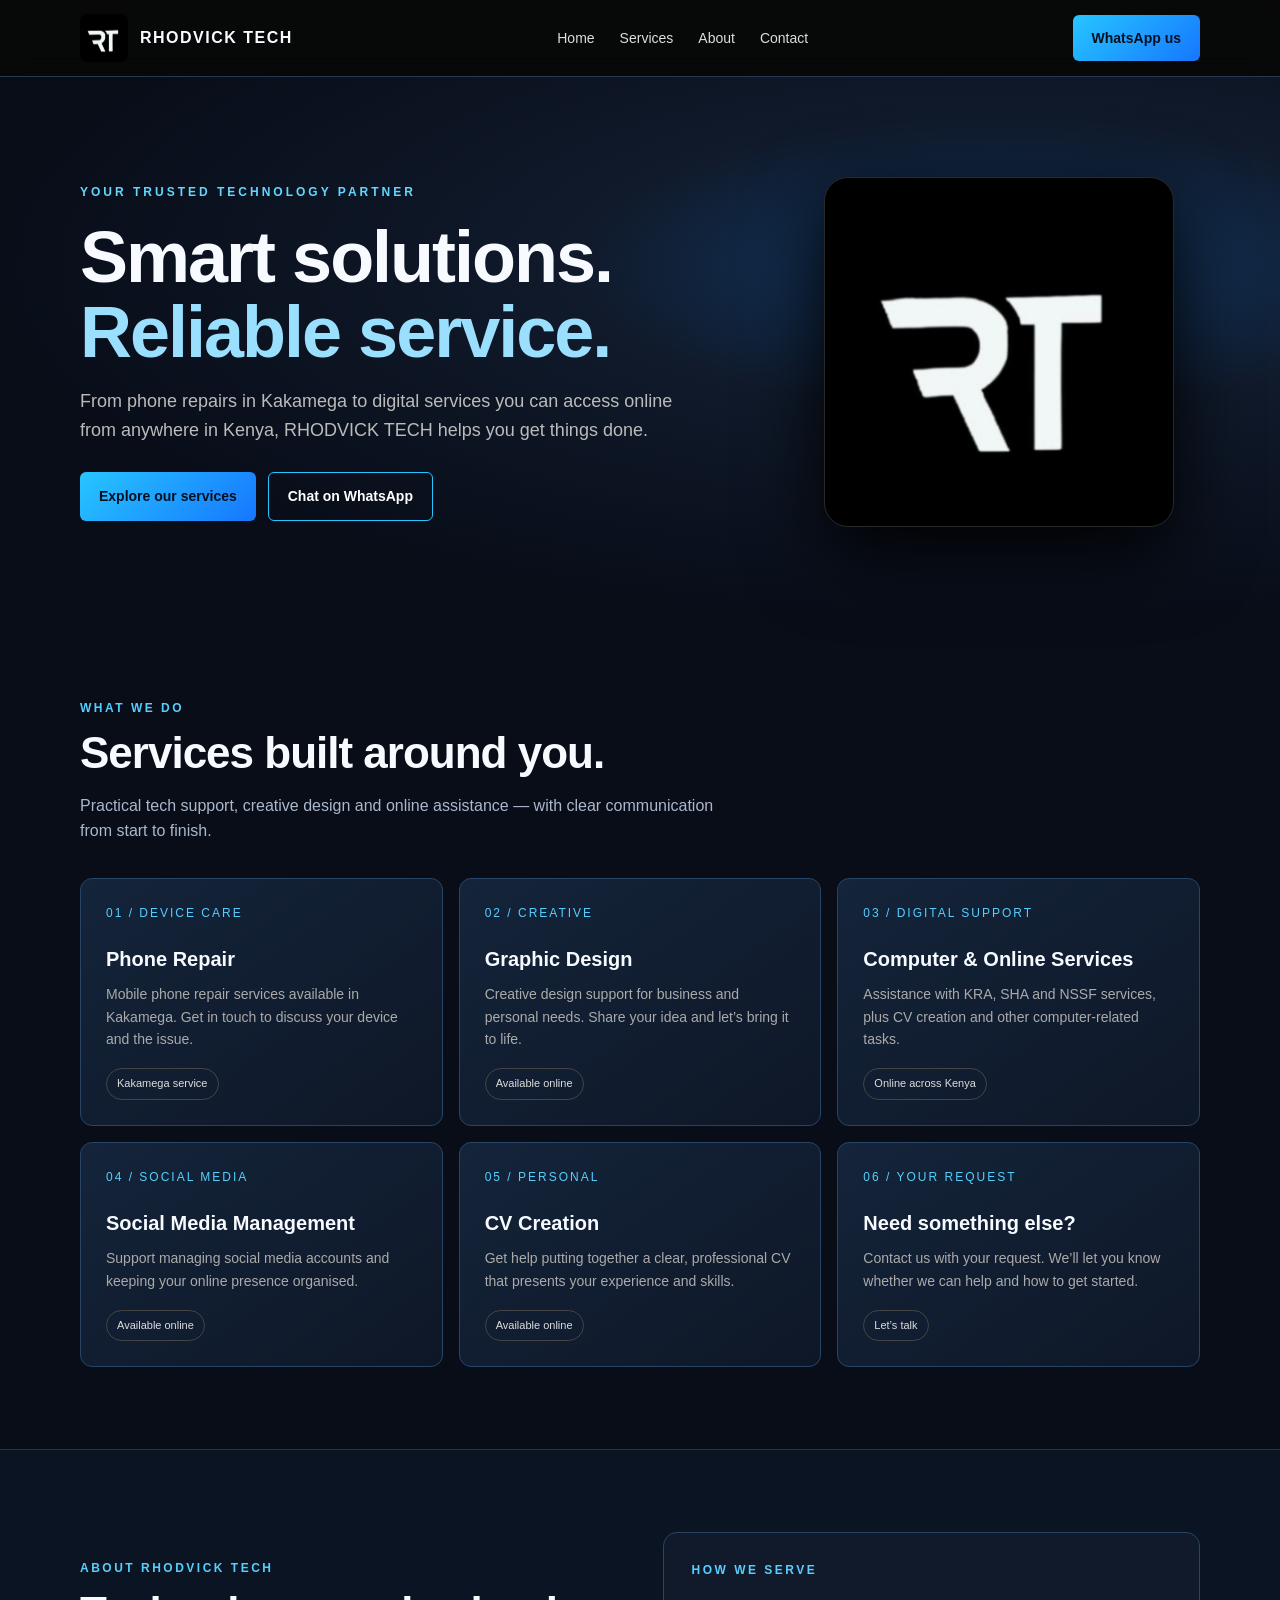
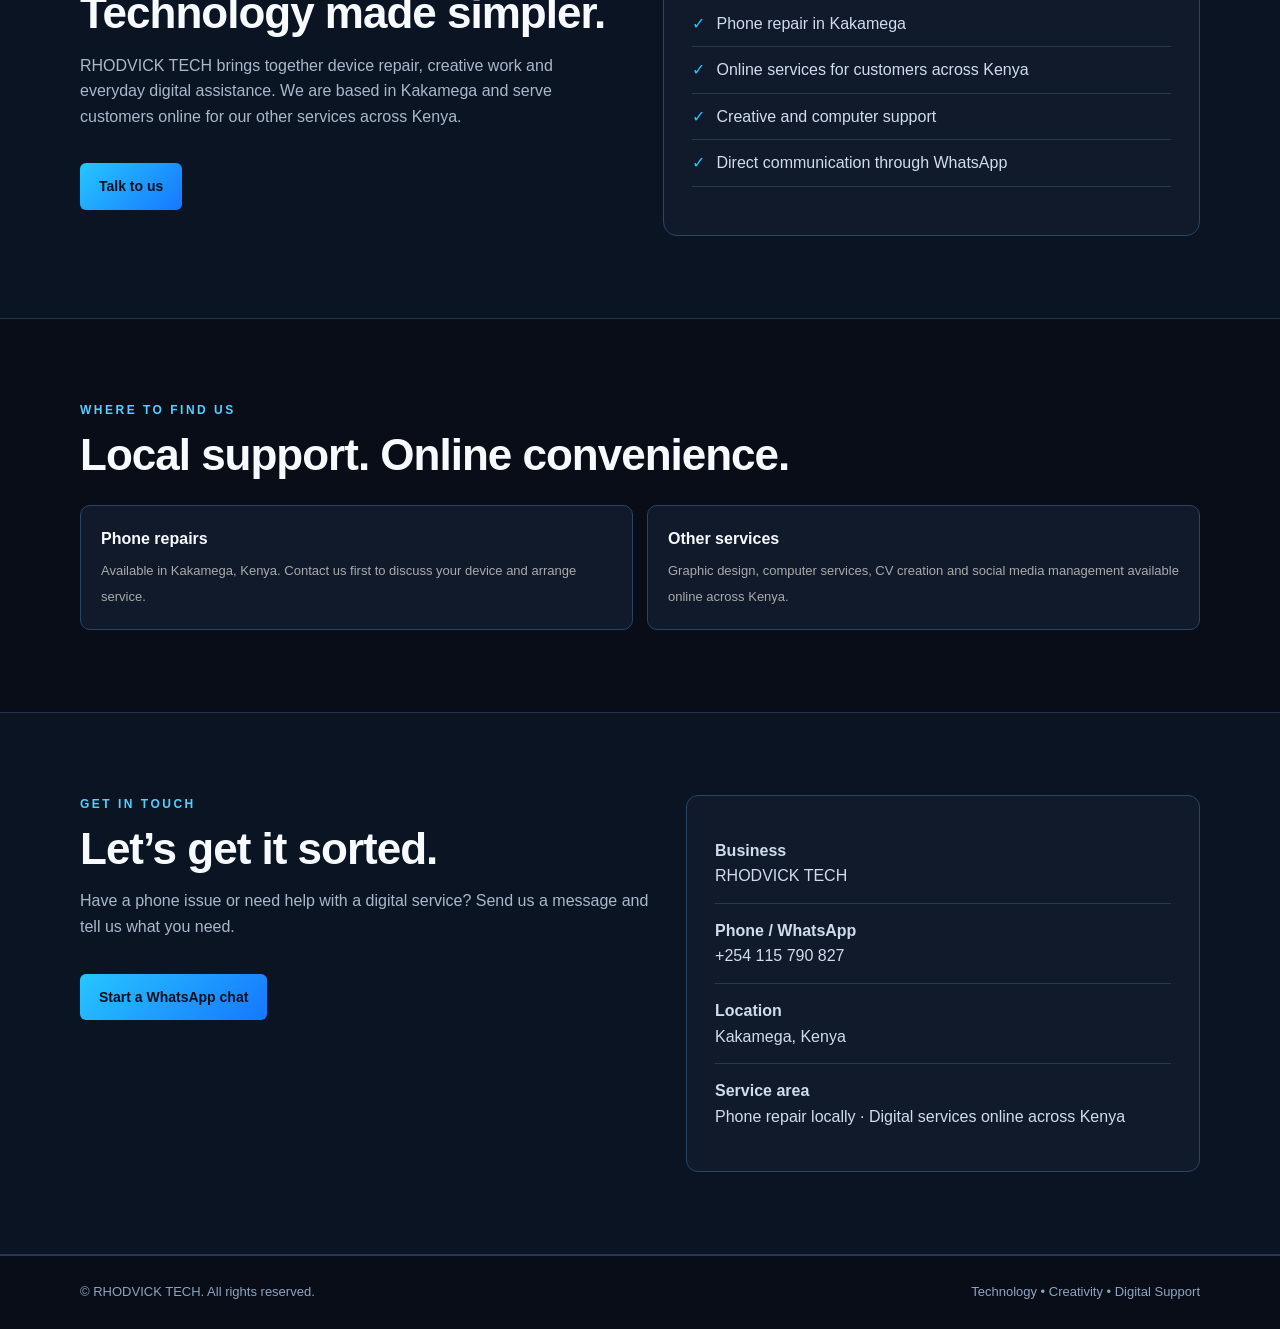
==== index.html @ 63b5f56a "Add files via upload" ====
<!DOCTYPE html>
<html lang="en">
<head>
<meta charset="UTF-8">
<meta name="viewport" content="width=device-width, initial-scale=1.0">
<meta name="theme-color" content="#080808">
<meta name="description" content="RHODVICK TECH — phone repair in Kakamega, graphic design, computer services and social media management online across Kenya.">
<title>RHODVICK TECH | Technology Made Simple</title>
<link rel="icon" type="image/jpeg" href="assets/logo.jpg">
<link rel="stylesheet" href="styles.css">
</head>
<body>
<header>
  <div class="wrap nav" id="nav">
    <a class="brand" href="#home"><img src="assets/logo.jpg" alt="RHODVICK TECH RT logo"><span>RHODVICK TECH</span></a>
    <nav>
      <a href="#home">Home</a><a href="#services">Services</a><a href="#about">About</a><a href="#contact">Contact</a>
    </nav>
    <a class="btn" href="https://wa.me/254115790827?text=Hello%20RHODVICK%20TECH%2C%20I%27d%20like%20to%20make%20an%20enquiry.">WhatsApp us</a>
    <button class="menu" aria-label="Open menu" onclick="document.getElementById('nav').classList.toggle('open')">☰</button>
  </div>
</header>
<main>
<section class="hero" id="home"><div class="wrap hero-grid">
  <div><div class="eyebrow">Your trusted technology partner</div>
    <h1>Smart solutions.<br><span>Reliable service.</span></h1>
    <p class="lead">From phone repairs in Kakamega to digital services you can access online from anywhere in Kenya, RHODVICK TECH helps you get things done.</p>
    <div class="actions"><a class="btn" href="#services">Explore our services</a><a class="btn outline" href="https://wa.me/254115790827?text=Hello%20RHODVICK%20TECH">Chat on WhatsApp</a></div>
  </div>
  <div class="hero-mark"><img src="assets/logo.jpg" alt="RHODVICK TECH RT logo"></div>
</div></section>

<section class="section" id="services"><div class="wrap">
  <div class="kicker">What we do</div><h2>Services built around you.</h2>
  <p class="sub">Practical tech support, creative design and online assistance — with clear communication from start to finish.</p>
  <div class="cards">
    <article class="card"><div class="num">01 / DEVICE CARE</div><h3>Phone Repair</h3><p>Mobile phone repair services available in Kakamega. Get in touch to discuss your device and the issue.</p><span class="pill">Kakamega service</span></article>
    <article class="card"><div class="num">02 / CREATIVE</div><h3>Graphic Design</h3><p>Creative design support for business and personal needs. Share your idea and let’s bring it to life.</p><span class="pill">Available online</span></article>
    <article class="card"><div class="num">03 / DIGITAL SUPPORT</div><h3>Computer & Online Services</h3><p>Assistance with KRA, SHA and NSSF services, plus CV creation and other computer-related tasks.</p><span class="pill">Online across Kenya</span></article>
    <article class="card"><div class="num">04 / SOCIAL MEDIA</div><h3>Social Media Management</h3><p>Support managing social media accounts and keeping your online presence organised.</p><span class="pill">Available online</span></article>
    <article class="card"><div class="num">05 / PERSONAL</div><h3>CV Creation</h3><p>Get help putting together a clear, professional CV that presents your experience and skills.</p><span class="pill">Available online</span></article>
    <article class="card"><div class="num">06 / YOUR REQUEST</div><h3>Need something else?</h3><p>Contact us with your request. We’ll let you know whether we can help and how to get started.</p><span class="pill">Let’s talk</span></article>
  </div>
</div></section>

<section class="section alt" id="about"><div class="wrap split">
  <div><div class="kicker">About RHODVICK TECH</div><h2>Technology made simpler.</h2>
    <p class="sub">RHODVICK TECH brings together device repair, creative work and everyday digital assistance. We are based in Kakamega and serve customers online for our other services across Kenya.</p>
    <a class="btn" href="https://wa.me/254115790827?text=Hello%20RHODVICK%20TECH%2C%20I%27d%20like%20to%20know%20more.">Talk to us</a>
  </div>
  <div class="panel"><div class="kicker">How we serve</div><ul class="checks"><li>Phone repair in Kakamega</li><li>Online services for customers across Kenya</li><li>Creative and computer support</li><li>Direct communication through WhatsApp</li></ul></div>
</div></section>

<section class="section"><div class="wrap">
  <div class="kicker">Where to find us</div><h2>Local support. Online convenience.</h2>
  <div class="location-box">
    <div><strong>Phone repairs</strong><span>Available in Kakamega, Kenya. Contact us first to discuss your device and arrange service.</span></div>
    <div><strong>Other services</strong><span>Graphic design, computer services, CV creation and social media management available online across Kenya.</span></div>
  </div>
</div></section>

<section class="section alt" id="contact"><div class="wrap contact">
  <div><div class="kicker">Get in touch</div><h2>Let’s get it sorted.</h2><p class="sub">Have a phone issue or need help with a digital service? Send us a message and tell us what you need.</p>
    <a class="btn" href="https://wa.me/254115790827?text=Hello%20RHODVICK%20TECH%2C%20I%20need%20help%20with...">Start a WhatsApp chat</a>
  </div>
  <div class="contact-card">
    <div class="contact-line"><strong>Business</strong><br>RHODVICK TECH</div>
    <div class="contact-line"><strong>Phone / WhatsApp</strong><br><a href="tel:+254115790827">+254 115 790 827</a></div>
    <div class="contact-line"><strong>Location</strong><br>Kakamega, Kenya</div>
    <div class="contact-line"><strong>Service area</strong><br>Phone repair locally · Digital services online across Kenya</div>
  </div>
</div></section>
</main>
<footer><div class="wrap foot"><span>© <span id="year"></span> RHODVICK TECH. All rights reserved.</span><span>Technology • Creativity • Digital Support</span></div></footer>
<script src="script.js" defer></script>
</body></html>
---- styles.css ----
:root{--bg:#080d18;--panel:#101a2b;--panel2:#14233a;--white:#f7faff;--muted:#aab8cc;--line:#263852;--accent:#27c5ff;--blue:#1677ff}
*{box-sizing:border-box}html{scroll-behavior:smooth}body{margin:0;background:var(--bg);color:var(--white);font-family:Arial,Helvetica,sans-serif;line-height:1.6}
a{color:inherit;text-decoration:none}.wrap{width:min(1120px,92%);margin:auto}
header{position:sticky;top:0;z-index:10;background:rgba(8,8,8,.92);backdrop-filter:blur(12px);border-bottom:1px solid var(--line)}
.nav{height:76px;display:flex;align-items:center;justify-content:space-between;gap:20px}
.brand{display:flex;align-items:center;gap:12px;font-weight:800;letter-spacing:1.5px}.brand img{width:48px;height:48px;object-fit:contain;background:#000;border-radius:8px;animation:brandPulse 3.8s ease-in-out infinite;}
nav{display:flex;align-items:center;gap:25px;font-size:14px;color:#ddd}nav a:hover{color:#27c5ff}
.btn{display:inline-flex;align-items:center;justify-content:center;padding:12px 19px;border-radius:6px;background:linear-gradient(135deg,#27c5ff,#1677ff);color:#04101f;font-weight:700;font-size:14px;transition:.2s}
.btn:hover{transform:translateY(-2px);background:#72ddff}.btn.outline{background:transparent;color:#fff;border:1px solid #27c5ff}.btn.outline:hover{background:#27c5ff;color:#04101f}
.menu{display:none;background:none;border:1px solid #444;color:#fff;border-radius:6px;padding:8px 11px;font-size:20px}
.hero{padding:100px 0 90px;background:radial-gradient(ellipse at 78% 35%,#123b68 0%,#101a2b 30%,#080d18 72%)}
.hero-grid{display:grid;grid-template-columns:1.25fr .75fr;align-items:center;gap:50px}
.eyebrow{color:#63d7ff;text-transform:uppercase;letter-spacing:3px;font-size:12px;font-weight:700}
h1{font-size:clamp(42px,6vw,72px);line-height:1.03;letter-spacing:-2px;margin:18px 0}
h1 span{color:#9bdfff}.lead{max-width:620px;color:#bbb;font-size:18px;margin:0 0 28px}
.actions{display:flex;gap:12px;flex-wrap:wrap}.hero-mark{display:flex;justify-content:center;align-items:center}
.hero-mark img{width:min(100%,350px);aspect-ratio:1;object-fit:contain;background:#000;border:1px solid #292929;border-radius:24px;box-shadow:0 25px 80px #000;animation:logoFloat 5s ease-in-out infinite,logoGlow 4s ease-in-out infinite;} 
@keyframes logoFloat{0%,100%{transform:translateY(0) rotate(0deg)}50%{transform:translateY(-10px) rotate(.5deg)}}
@keyframes logoGlow{0%,100%{box-shadow:0 25px 80px rgba(0,0,0,.65),0 0 0 rgba(39,197,255,0)}50%{box-shadow:0 25px 80px rgba(0,0,0,.65),0 0 28px rgba(39,197,255,.28)}}
@keyframes brandPulse{0%,100%{filter:drop-shadow(0 0 0 rgba(39,197,255,0))}50%{filter:drop-shadow(0 0 8px rgba(39,197,255,.42))}}
@media(prefers-reduced-motion:reduce){.brand img,.hero-mark img{animation:none!important}}
.section{padding:82px 0}.section.alt{background:#0b1423;border-top:1px solid #203650;border-bottom:1px solid #203650}
.kicker{color:#56cfff;text-transform:uppercase;letter-spacing:2.5px;font-size:12px;font-weight:700}
h2{font-size:clamp(30px,4vw,44px);line-height:1.15;margin:10px 0 14px;letter-spacing:-1px}
.sub{color:var(--muted);max-width:650px;margin:0 0 34px}
.cards{display:grid;grid-template-columns:repeat(3,1fr);gap:16px}
.card{background:linear-gradient(145deg,#14243a,#0e1727);border:1px solid #294566;border-radius:12px;padding:25px;min-height:220px}
.card .num{font-size:12px;color:#56cfff;letter-spacing:2px}.card h3{font-size:20px;margin:20px 0 8px}.card p{color:#aaa;font-size:14px;margin:0}
.pill{display:inline-block;margin-top:18px;padding:6px 10px;border:1px solid #444;border-radius:30px;color:#ddd;font-size:11px}
.split{display:grid;grid-template-columns:1fr 1fr;gap:45px;align-items:center}
.panel{border:1px solid #294566;border-radius:14px;padding:28px;background:#101a2b}
.checks{list-style:none;padding:0;margin:20px 0}.checks li{padding:10px 0;border-bottom:1px solid #263852;color:#d0dced}.checks li:before{content:"✓";color:#27c5ff;margin-right:12px}
.location-box{display:grid;grid-template-columns:1fr 1fr;gap:14px;margin-top:24px}
.location-box div{padding:20px;border:1px solid #294566;border-radius:10px;background:#101a2b}.location-box strong{display:block;margin-bottom:6px}.location-box span{font-size:13px;color:#aaa}
.contact{display:grid;grid-template-columns:1fr .9fr;gap:35px;align-items:start}
.contact-card{padding:28px;background:#101a2b;border:1px solid #294566;border-radius:12px}
.contact-line{padding:14px 0;border-bottom:1px solid #263852;color:#d0dced}.contact-line:last-child{border:0}
footer{padding:26px 0;border-top:1px solid #263852;color:#8fa4bf;font-size:13px}
footer .foot{display:flex;justify-content:space-between;gap:20px;flex-wrap:wrap}
.small{font-size:12px;color:#777}
@media(max-width:800px){.hero-grid,.split,.contact{grid-template-columns:1fr}.hero{padding:70px 0}.hero-mark{order:-1}.hero-mark img{width:190px}.cards{grid-template-columns:1fr 1fr}nav{display:none;position:absolute;top:76px;left:0;right:0;background:#0b1423;padding:20px 4%;border-bottom:1px solid #294566;flex-direction:column;align-items:flex-start}.nav.open nav{display:flex}.menu{display:block}.nav>.btn{display:none}}
@media(max-width:540px){.cards,.location-box{grid-template-columns:1fr}.section{padding:62px 0}.brand{font-size:13px}.brand img{width:42px;height:42px}h1{letter-spacing:-1.5px}}
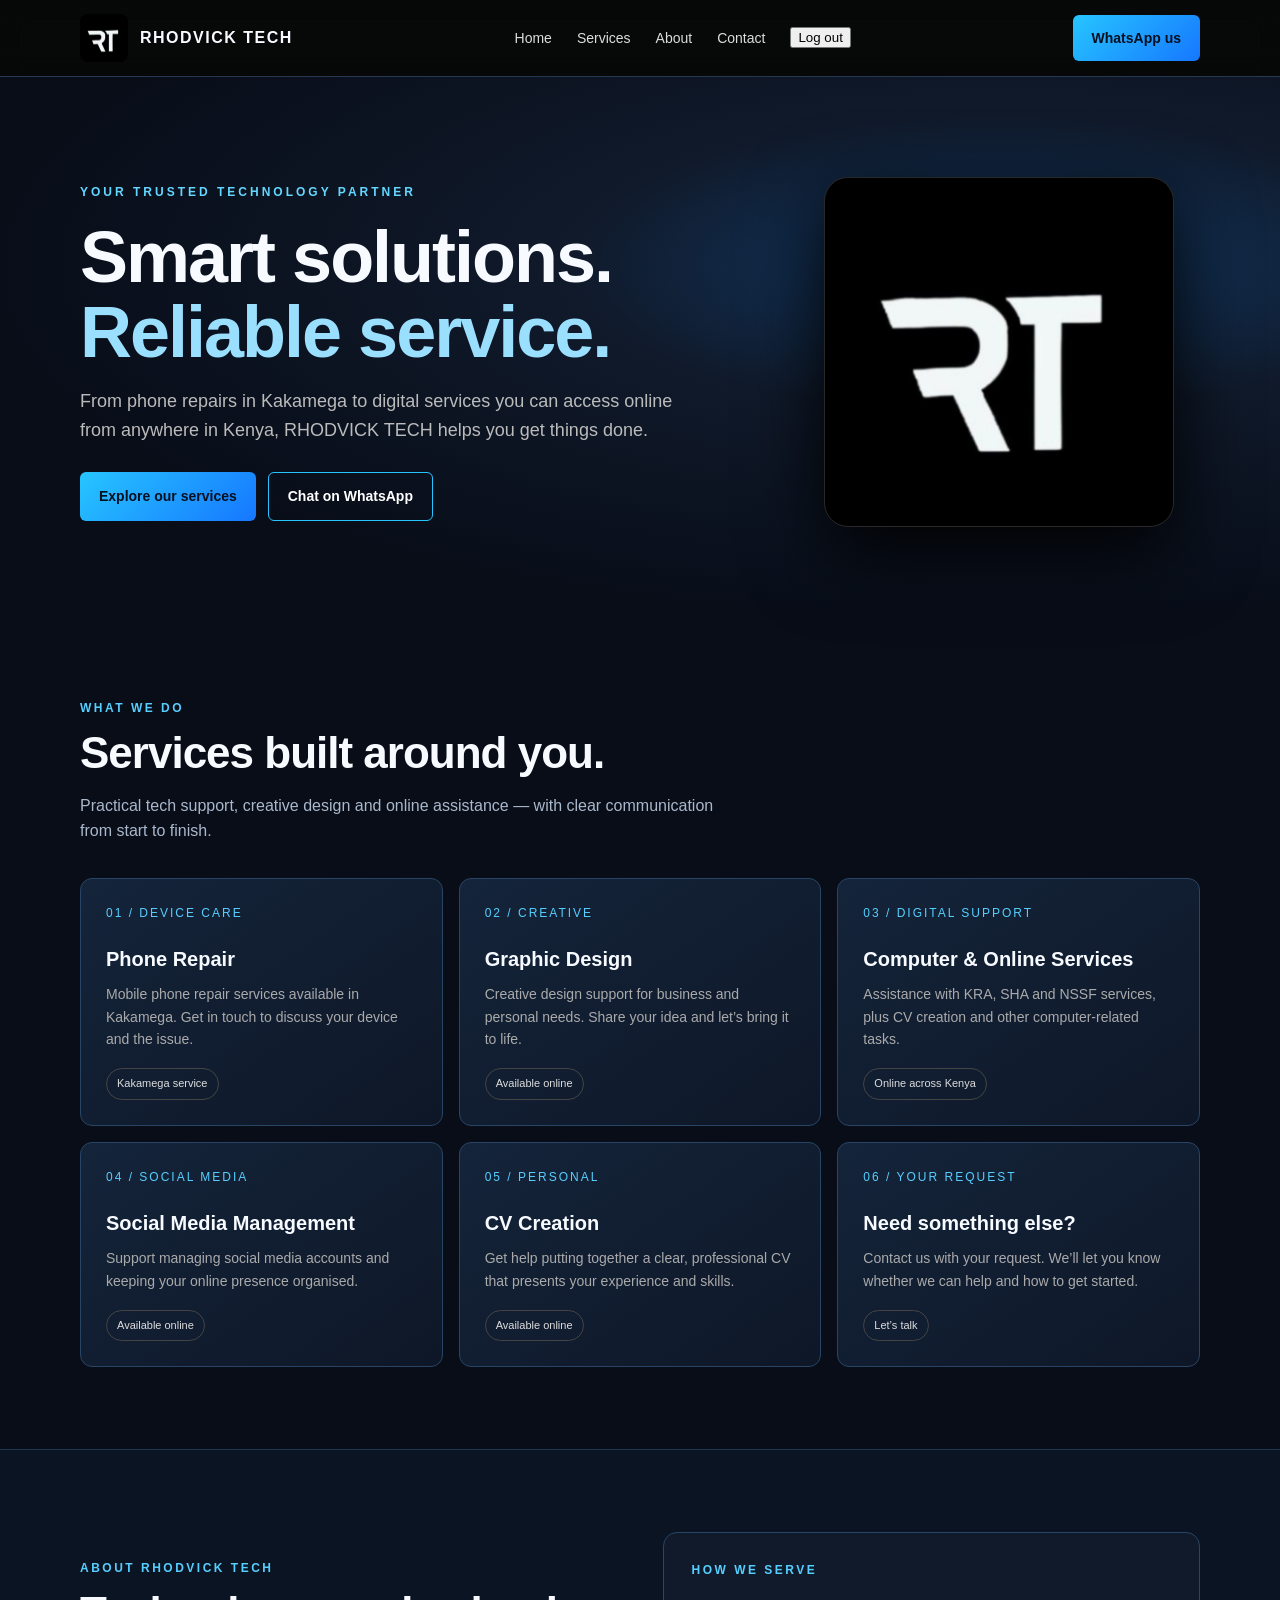
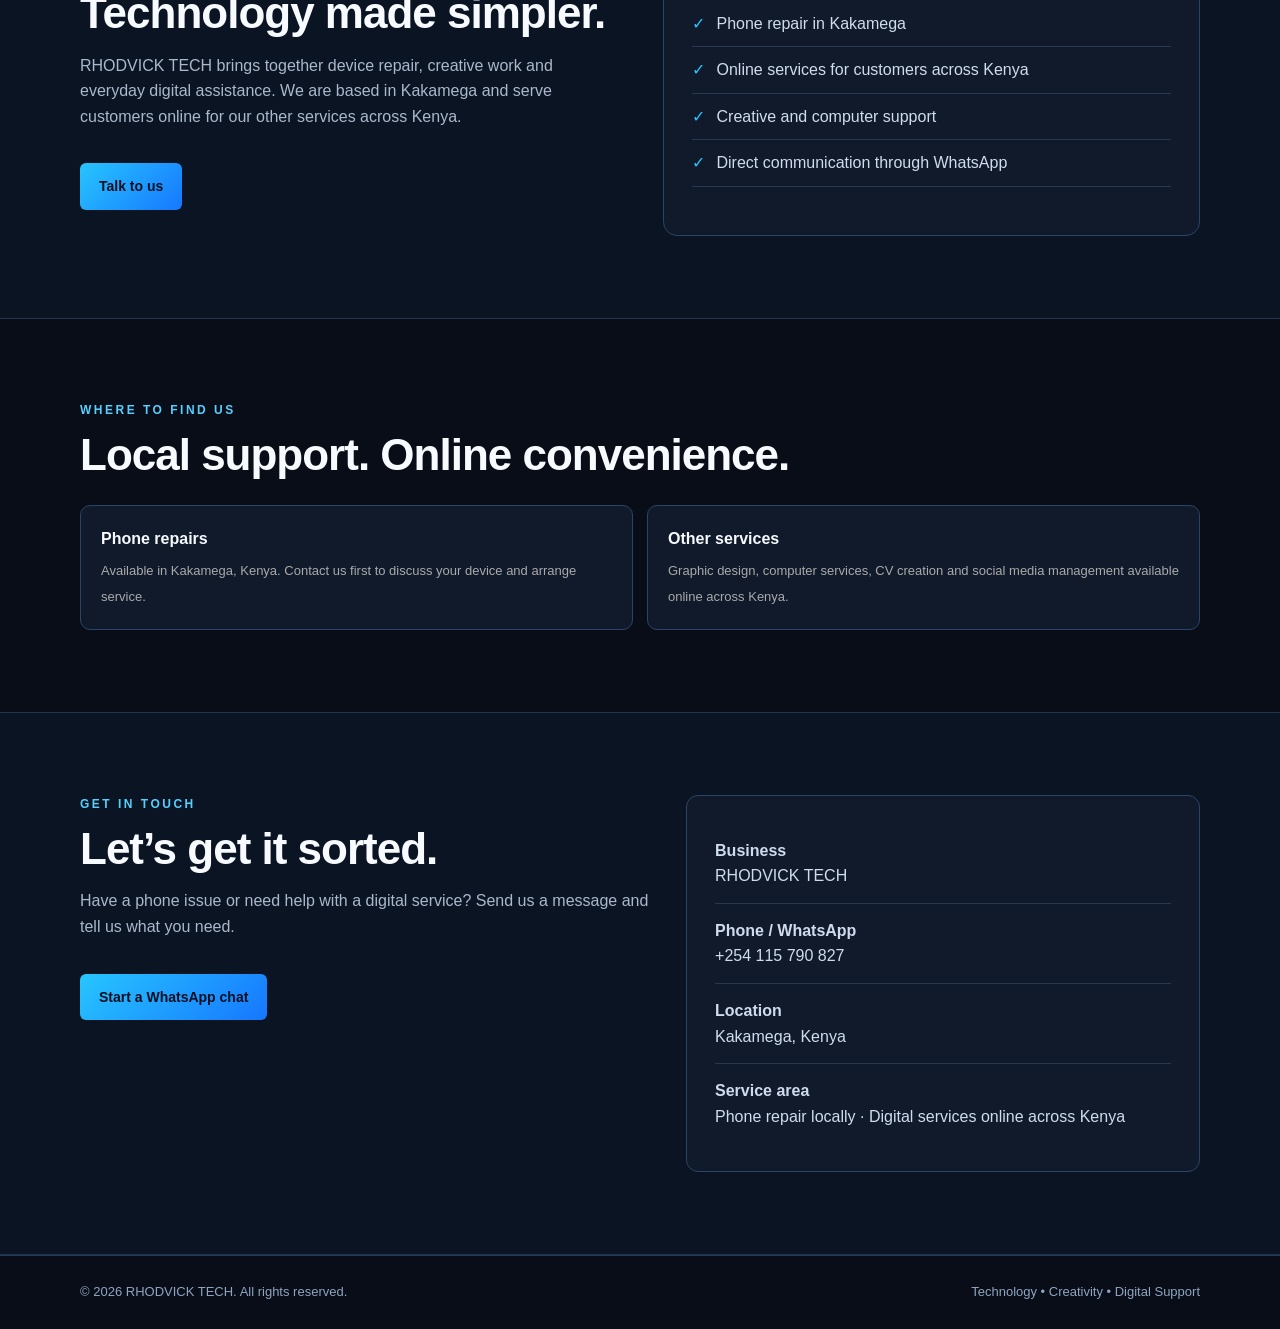
==== commit cbc4e354: "Protect website with mandatory login" ====
--- a/index.html
+++ b/index.html
@@ -8,13 +8,14 @@
 <title>RHODVICK TECH | Technology Made Simple</title>
 <link rel="icon" type="image/jpeg" href="assets/logo.jpg">
 <link rel="stylesheet" href="styles.css">
+<script type="module" src="auth-guard.js"></script>
 </head>
 <body>
 <header>
   <div class="wrap nav" id="nav">
     <a class="brand" href="#home"><img src="assets/logo.jpg" alt="RHODVICK TECH RT logo"><span>RHODVICK TECH</span></a>
     <nav>
-      <a href="#home">Home</a><a href="#services">Services</a><a href="#about">About</a><a href="#contact">Contact</a>
+      <a href="#home">Home</a><a href="#services">Services</a><a href="#about">About</a><a href="#contact">Contact</a><button id="logoutBtn" class="nav-logout" type="button">Log out</button>
     </nav>
     <a class="btn" href="https://wa.me/254115790827?text=Hello%20RHODVICK%20TECH%2C%20I%27d%20like%20to%20make%20an%20enquiry.">WhatsApp us</a>
     <button class="menu" aria-label="Open menu" onclick="document.getElementById('nav').classList.toggle('open')">☰</button>
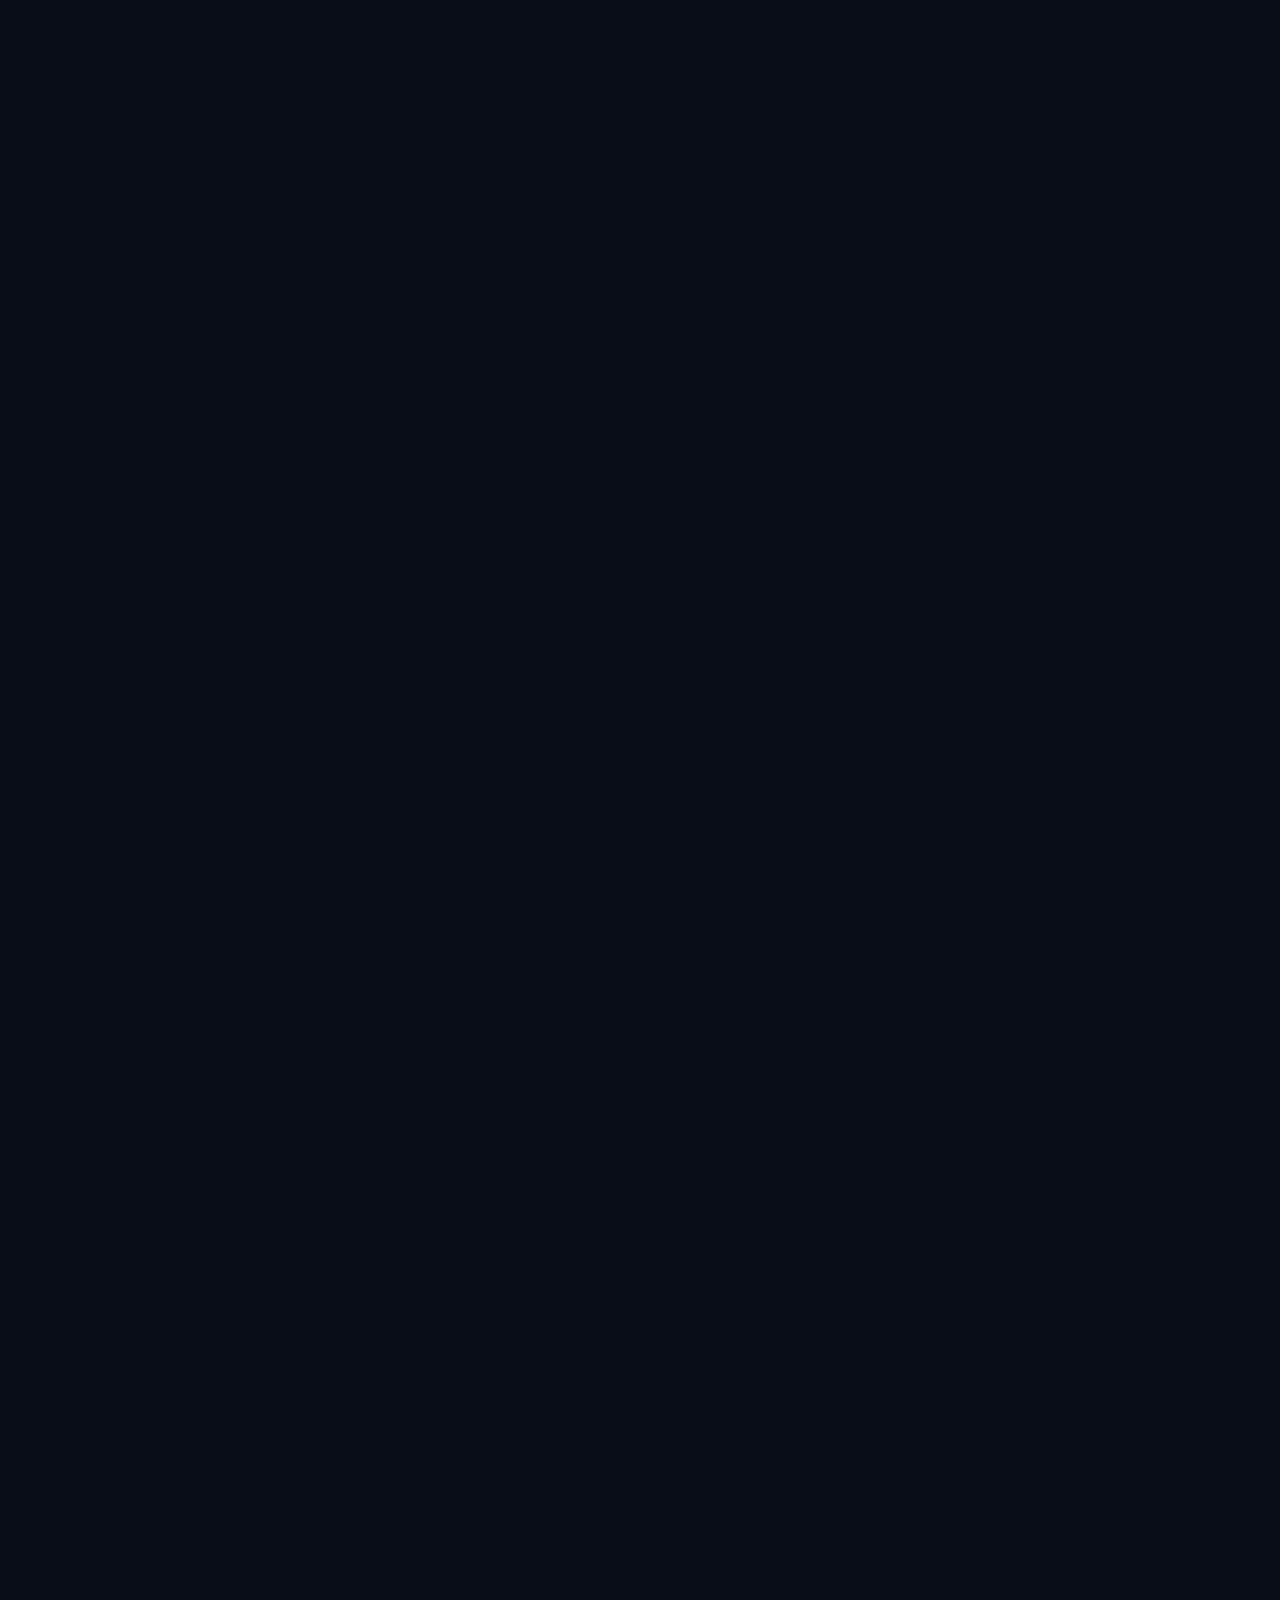
==== commit 8dff146c: "Use new transparent neon logo on main site" ====
--- a/index.html
+++ b/index.html
@@ -6,14 +6,14 @@
 <meta name="theme-color" content="#080808">
 <meta name="description" content="RHODVICK TECH — phone repair in Kakamega, graphic design, computer services and social media management online across Kenya.">
 <title>RHODVICK TECH | Technology Made Simple</title>
-<link rel="icon" type="image/jpeg" href="assets/logo.jpg">
+<link rel="icon" type="image/svg+xml" href="assets/logo.svg">
 <link rel="stylesheet" href="styles.css">
 <script type="module" src="auth-guard.js"></script>
 </head>
 <body>
 <header>
   <div class="wrap nav" id="nav">
-    <a class="brand" href="#home"><img src="assets/logo.jpg" alt="RHODVICK TECH RT logo"><span>RHODVICK TECH</span></a>
+    <a class="brand" href="#home"><img src="assets/logo.svg" alt="RHODVICK TECH RT logo"><span>RHODVICK TECH</span></a>
     <nav>
       <a href="#home">Home</a><a href="#services">Services</a><a href="#about">About</a><a href="#contact">Contact</a><button id="logoutBtn" class="nav-logout" type="button">Log out</button>
     </nav>
@@ -28,7 +28,7 @@
     <p class="lead">From phone repairs in Kakamega to digital services you can access online from anywhere in Kenya, RHODVICK TECH helps you get things done.</p>
     <div class="actions"><a class="btn" href="#services">Explore our services</a><a class="btn outline" href="https://wa.me/254115790827?text=Hello%20RHODVICK%20TECH">Chat on WhatsApp</a></div>
   </div>
-  <div class="hero-mark"><img src="assets/logo.jpg" alt="RHODVICK TECH RT logo"></div>
+  <div class="hero-mark"><img src="assets/logo.svg" alt="RHODVICK TECH RT logo"></div>
 </div></section>
 
 <section class="section" id="services"><div class="wrap">
--- a/styles.css
+++ b/styles.css
@@ -1,35 +1,40 @@
-:root{--bg:#080d18;--panel:#101a2b;--panel2:#14233a;--white:#f7faff;--muted:#aab8cc;--line:#263852;--accent:#27c5ff;--blue:#1677ff}
-*{box-sizing:border-box}html{scroll-behavior:smooth}body{margin:0;background:var(--bg);color:var(--white);font-family:Arial,Helvetica,sans-serif;line-height:1.6}
+:root{--bg:#080d18;--panel:#101a2b;--panel2:#14233a;--white:#f7faff;--muted:#aab8cc;--line:#263852;--accent:#39ff14;--blue:#20c900}
+*{box-sizing:border-box}html{scroll-behavior:smooth;scroll-padding-top:110px}body{margin:0;background:var(--bg);color:var(--white);font-family:Arial,Helvetica,sans-serif;line-height:1.6}
 a{color:inherit;text-decoration:none}.wrap{width:min(1120px,92%);margin:auto}
-header{position:sticky;top:0;z-index:10;background:rgba(8,8,8,.92);backdrop-filter:blur(12px);border-bottom:1px solid var(--line)}
-.nav{height:76px;display:flex;align-items:center;justify-content:space-between;gap:20px}
-.brand{display:flex;align-items:center;gap:12px;font-weight:800;letter-spacing:1.5px}.brand img{width:48px;height:48px;object-fit:contain;background:#000;border-radius:8px;animation:brandPulse 3.8s ease-in-out infinite;}
-nav{display:flex;align-items:center;gap:25px;font-size:14px;color:#ddd}nav a:hover{color:#27c5ff}
-.btn{display:inline-flex;align-items:center;justify-content:center;padding:12px 19px;border-radius:6px;background:linear-gradient(135deg,#27c5ff,#1677ff);color:#04101f;font-weight:700;font-size:14px;transition:.2s}
-.btn:hover{transform:translateY(-2px);background:#72ddff}.btn.outline{background:transparent;color:#fff;border:1px solid #27c5ff}.btn.outline:hover{background:#27c5ff;color:#04101f}
-.menu{display:none;background:none;border:1px solid #444;color:#fff;border-radius:6px;padding:8px 11px;font-size:20px}
-.hero{padding:100px 0 90px;background:radial-gradient(ellipse at 78% 35%,#123b68 0%,#101a2b 30%,#080d18 72%)}
+header{position:fixed;top:14px;left:0;right:0;z-index:100;background:transparent;border:0;pointer-events:none}
+.nav{pointer-events:auto;min-height:76px;display:flex;align-items:center;justify-content:space-between;gap:20px;padding:10px 18px;border:1px solid rgba(255,255,255,.3);border-radius:999px;background:rgba(225,245,239,.12);backdrop-filter:blur(18px) saturate(155%);-webkit-backdrop-filter:blur(18px) saturate(155%);box-shadow:0 12px 38px rgba(0,0,0,.28),inset 0 1px 0 rgba(255,255,255,.2);transition:background .3s,border-color .3s,box-shadow .3s}
+.nav:hover{background:rgba(225,245,239,.16);border-color:rgba(57,255,20,.35);box-shadow:0 14px 42px rgba(0,0,0,.32),0 0 22px rgba(57,255,20,.07),inset 0 1px 0 rgba(255,255,255,.22)}
+.brand{display:flex;align-items:center;gap:10px;font-weight:800;letter-spacing:1.3px;white-space:nowrap}.brand img{width:46px;height:46px;object-fit:contain;background:#000;border-radius:50%;animation:brandPulse 3.8s ease-in-out infinite}
+nav{display:flex;align-items:center;justify-content:center;gap:clamp(12px,2.2vw,30px);font-size:14px;color:#e9f2ec}
+nav a{position:relative;padding:9px 2px;transition:color .25s,text-shadow .25s}
+nav a:after{content:"";position:absolute;left:50%;right:50%;bottom:2px;height:2px;border-radius:3px;background:var(--accent);box-shadow:0 0 10px rgba(57,255,20,.75);transition:left .25s,right .25s}
+nav a:hover,nav a:focus-visible{color:#baffaa;text-shadow:0 0 12px rgba(57,255,20,.35)}
+nav a:hover:after,nav a:focus-visible:after{left:0;right:0}
+.btn{display:inline-flex;align-items:center;justify-content:center;padding:12px 19px;border-radius:999px;background:linear-gradient(135deg,#39ff14,#20c900);color:#071006;font-weight:700;font-size:14px;transition:.2s;white-space:nowrap}
+.btn:hover{transform:translateY(-2px);background:#a0ff8a;box-shadow:0 0 20px rgba(57,255,20,.25)}.btn.outline{background:transparent;color:#fff;border:1px solid #39ff14}.btn.outline:hover{background:#39ff14;color:#071006}
+.menu{display:none;background:rgba(255,255,255,.1);border:1px solid rgba(255,255,255,.3);color:#fff;border-radius:50%;width:42px;height:42px;font-size:20px;cursor:pointer}
+.hero{padding:150px 0 90px;background:radial-gradient(ellipse at 78% 35%,#163d12 0%,#101a2b 30%,#080d18 72%)}
 .hero-grid{display:grid;grid-template-columns:1.25fr .75fr;align-items:center;gap:50px}
-.eyebrow{color:#63d7ff;text-transform:uppercase;letter-spacing:3px;font-size:12px;font-weight:700}
+.eyebrow{color:#8cff65;text-transform:uppercase;letter-spacing:3px;font-size:12px;font-weight:700}
 h1{font-size:clamp(42px,6vw,72px);line-height:1.03;letter-spacing:-2px;margin:18px 0}
-h1 span{color:#9bdfff}.lead{max-width:620px;color:#bbb;font-size:18px;margin:0 0 28px}
+h1 span{color:#b6ff9f}.lead{max-width:620px;color:#bbb;font-size:18px;margin:0 0 28px}
 .actions{display:flex;gap:12px;flex-wrap:wrap}.hero-mark{display:flex;justify-content:center;align-items:center}
-.hero-mark img{width:min(100%,350px);aspect-ratio:1;object-fit:contain;background:#000;border:1px solid #292929;border-radius:24px;box-shadow:0 25px 80px #000;animation:logoFloat 5s ease-in-out infinite,logoGlow 4s ease-in-out infinite;} 
+.hero-mark img{width:min(100%,350px);aspect-ratio:1;object-fit:contain;background:#000;border:1px solid #292929;border-radius:24px;box-shadow:0 25px 80px #000;animation:logoFloat 5s ease-in-out infinite,logoGlow 4s ease-in-out infinite}
 @keyframes logoFloat{0%,100%{transform:translateY(0) rotate(0deg)}50%{transform:translateY(-10px) rotate(.5deg)}}
-@keyframes logoGlow{0%,100%{box-shadow:0 25px 80px rgba(0,0,0,.65),0 0 0 rgba(39,197,255,0)}50%{box-shadow:0 25px 80px rgba(0,0,0,.65),0 0 28px rgba(39,197,255,.28)}}
-@keyframes brandPulse{0%,100%{filter:drop-shadow(0 0 0 rgba(39,197,255,0))}50%{filter:drop-shadow(0 0 8px rgba(39,197,255,.42))}}
-@media(prefers-reduced-motion:reduce){.brand img,.hero-mark img{animation:none!important}}
+@keyframes logoGlow{0%,100%{box-shadow:0 25px 80px rgba(0,0,0,.65),0 0 0 rgba(57,255,20,0)}50%{box-shadow:0 25px 80px rgba(0,0,0,.65),0 0 28px rgba(57,255,20,.28)}}
+@keyframes brandPulse{0%,100%{filter:drop-shadow(0 0 0 rgba(57,255,20,0))}50%{filter:drop-shadow(0 0 8px rgba(57,255,20,.42))}}
+@media(prefers-reduced-motion:reduce){.brand img,.hero-mark img{animation:none!important}*,*:before,*:after{scroll-behavior:auto!important;transition:none!important}}
 .section{padding:82px 0}.section.alt{background:#0b1423;border-top:1px solid #203650;border-bottom:1px solid #203650}
-.kicker{color:#56cfff;text-transform:uppercase;letter-spacing:2.5px;font-size:12px;font-weight:700}
+.kicker{color:#7dff57;text-transform:uppercase;letter-spacing:2.5px;font-size:12px;font-weight:700}
 h2{font-size:clamp(30px,4vw,44px);line-height:1.15;margin:10px 0 14px;letter-spacing:-1px}
 .sub{color:var(--muted);max-width:650px;margin:0 0 34px}
 .cards{display:grid;grid-template-columns:repeat(3,1fr);gap:16px}
 .card{background:linear-gradient(145deg,#14243a,#0e1727);border:1px solid #294566;border-radius:12px;padding:25px;min-height:220px}
-.card .num{font-size:12px;color:#56cfff;letter-spacing:2px}.card h3{font-size:20px;margin:20px 0 8px}.card p{color:#aaa;font-size:14px;margin:0}
+.card .num{font-size:12px;color:#7dff57;letter-spacing:2px}.card h3{font-size:20px;margin:20px 0 8px}.card p{color:#aaa;font-size:14px;margin:0}
 .pill{display:inline-block;margin-top:18px;padding:6px 10px;border:1px solid #444;border-radius:30px;color:#ddd;font-size:11px}
 .split{display:grid;grid-template-columns:1fr 1fr;gap:45px;align-items:center}
 .panel{border:1px solid #294566;border-radius:14px;padding:28px;background:#101a2b}
-.checks{list-style:none;padding:0;margin:20px 0}.checks li{padding:10px 0;border-bottom:1px solid #263852;color:#d0dced}.checks li:before{content:"✓";color:#27c5ff;margin-right:12px}
+.checks{list-style:none;padding:0;margin:20px 0}.checks li{padding:10px 0;border-bottom:1px solid #263852;color:#d0dced}.checks li:before{content:"✓";color:#39ff14;margin-right:12px}
 .location-box{display:grid;grid-template-columns:1fr 1fr;gap:14px;margin-top:24px}
 .location-box div{padding:20px;border:1px solid #294566;border-radius:10px;background:#101a2b}.location-box strong{display:block;margin-bottom:6px}.location-box span{font-size:13px;color:#aaa}
 .contact{display:grid;grid-template-columns:1fr .9fr;gap:35px;align-items:start}
@@ -38,5 +43,10 @@
 footer{padding:26px 0;border-top:1px solid #263852;color:#8fa4bf;font-size:13px}
 footer .foot{display:flex;justify-content:space-between;gap:20px;flex-wrap:wrap}
 .small{font-size:12px;color:#777}
-@media(max-width:800px){.hero-grid,.split,.contact{grid-template-columns:1fr}.hero{padding:70px 0}.hero-mark{order:-1}.hero-mark img{width:190px}.cards{grid-template-columns:1fr 1fr}nav{display:none;position:absolute;top:76px;left:0;right:0;background:#0b1423;padding:20px 4%;border-bottom:1px solid #294566;flex-direction:column;align-items:flex-start}.nav.open nav{display:flex}.menu{display:block}.nav>.btn{display:none}}
-@media(max-width:540px){.cards,.location-box{grid-template-columns:1fr}.section{padding:62px 0}.brand{font-size:13px}.brand img{width:42px;height:42px}h1{letter-spacing:-1.5px}}
+@media(max-width:900px){.nav{gap:12px;padding:9px 13px}.brand{font-size:12px;letter-spacing:.8px}.brand img{width:40px;height:40px}nav{gap:13px;font-size:13px}.nav>.btn{padding:10px 13px;font-size:12px}}
+@media(max-width:700px){header{top:10px}.nav{min-height:64px;border-radius:22px;padding:9px 12px}.menu{display:block;order:3}.nav>.btn{display:none}.brand{font-size:13px}.brand img{width:40px;height:40px}nav{display:none;position:absolute;top:calc(100% + 10px);left:4%;right:4%;padding:16px;background:rgba(13,27,34,.88);border:1px solid rgba(255,255,255,.25);border-radius:22px;backdrop-filter:blur(20px);-webkit-backdrop-filter:blur(20px);box-shadow:0 16px 40px rgba(0,0,0,.4);flex-direction:column;align-items:stretch;gap:4px}nav a{padding:10px 12px}nav a:after{display:none}.nav.open nav{display:flex}.nav-logout{margin:5px 8px;text-align:left}.hero-grid,.split,.contact{grid-template-columns:1fr}.hero{padding:112px 0 70px}.hero-mark{order:-1}.hero-mark img{width:190px}.cards{grid-template-columns:1fr 1fr}}
+@media(max-width:540px){.cards,.location-box{grid-template-columns:1fr}.section{padding:62px 0}.brand{font-size:12px}h1{letter-spacing:-1.5px}}
+/* Authentication gate: keep protected page hidden until Firebase confirms a session. */
+html:not(.authenticated) body{visibility:hidden}
+.nav-logout{background:rgba(255,255,255,.08);border:1px solid rgba(57,255,20,.7);color:#c7ffbb;border-radius:999px;padding:8px 13px;font:inherit;font-size:13px;cursor:pointer;transition:.2s}
+.nav-logout:hover{background:#39ff14;color:#071006;box-shadow:0 0 15px rgba(57,255,20,.25)}
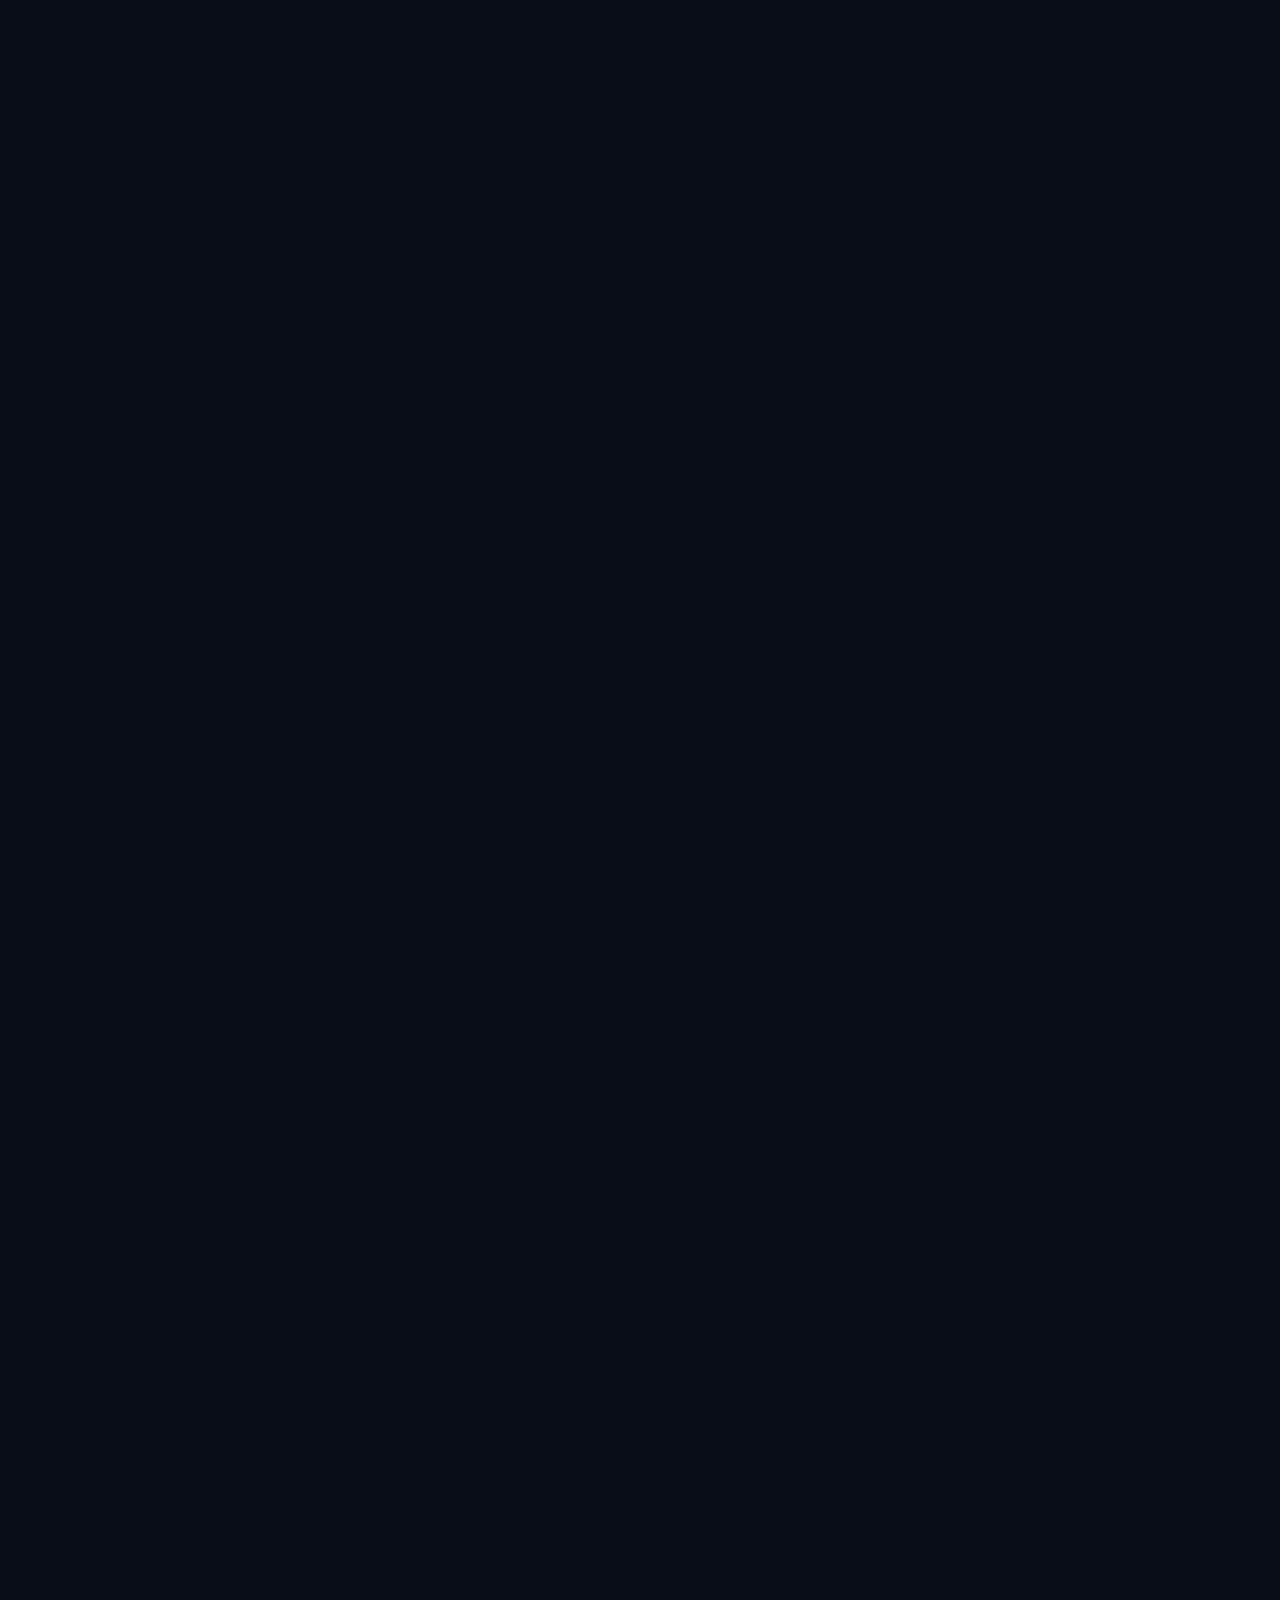
==== commit 5e0fb52d: "Add online services and public price list" ====
--- a/index.html
+++ b/index.html
@@ -6,14 +6,14 @@
 <meta name="theme-color" content="#080808">
 <meta name="description" content="RHODVICK TECH — phone repair in Kakamega, graphic design, computer services and social media management online across Kenya.">
 <title>RHODVICK TECH | Technology Made Simple</title>
-<link rel="icon" type="image/svg+xml" href="assets/logo.svg">
+<link rel="icon" type="image/jpeg" href="assets/logo.jpg">
 <link rel="stylesheet" href="styles.css">
 <script type="module" src="auth-guard.js"></script>
 </head>
 <body>
 <header>
   <div class="wrap nav" id="nav">
-    <a class="brand" href="#home"><img src="assets/logo.svg" alt="RHODVICK TECH RT logo"><span>RHODVICK TECH</span></a>
+    <a class="brand" href="#home"><img src="assets/logo.jpg" alt="RHODVICK TECH RT logo"><span>RHODVICK TECH</span></a>
     <nav>
       <a href="#home">Home</a><a href="#services">Services</a><a href="#about">About</a><a href="#contact">Contact</a><button id="logoutBtn" class="nav-logout" type="button">Log out</button>
     </nav>
@@ -28,7 +28,7 @@
     <p class="lead">From phone repairs in Kakamega to digital services you can access online from anywhere in Kenya, RHODVICK TECH helps you get things done.</p>
     <div class="actions"><a class="btn" href="#services">Explore our services</a><a class="btn outline" href="https://wa.me/254115790827?text=Hello%20RHODVICK%20TECH">Chat on WhatsApp</a></div>
   </div>
-  <div class="hero-mark"><img src="assets/logo.svg" alt="RHODVICK TECH RT logo"></div>
+  <div class="hero-mark"><img src="assets/logo.jpg" alt="RHODVICK TECH RT logo"></div>
 </div></section>
 
 <section class="section" id="services"><div class="wrap">
@@ -43,6 +43,22 @@
     <article class="card"><div class="num">06 / YOUR REQUEST</div><h3>Need something else?</h3><p>Contact us with your request. We’ll let you know whether we can help and how to get started.</p><span class="pill">Let’s talk</span></article>
   </div>
 </div></section>
+
+<section class="section" id="online-prices-section"><div class="wrap">
+  <div class="price-area" id="online-prices">
+    <div class="kicker">Online services & pricing</div>
+    <h2>Clear prices. Simple service.</h2>
+    <p class="sub">Choose the service you need. Contact RHODVICK TECH to get started.</p>
+    <div class="price-grid">
+      <article class="price-card"><div class="price-name">KRA PIN Registration</div><div class="price">KSh 150</div><a class="price-link" href="https://wa.me/254115790827?text=Hello%20RHODVICK%20TECH%2C%20I%20need%20KRA%20PIN%20Registration.">Enquire on WhatsApp</a></article>
+      <article class="price-card"><div class="price-name">KRA PIN Retrieval</div><div class="price">KSh 150</div><a class="price-link" href="https://wa.me/254115790827?text=Hello%20RHODVICK%20TECH%2C%20I%20need%20KRA%20PIN%20Retrieval.">Enquire on WhatsApp</a></article>
+      <article class="price-card"><div class="price-name">KRA Email Change</div><div class="price">KSh 200</div><a class="price-link" href="https://wa.me/254115790827?text=Hello%20RHODVICK%20TECH%2C%20I%20need%20a%20KRA%20Email%20Change.">Enquire on WhatsApp</a></article>
+      <article class="price-card"><div class="price-name">CV Creation</div><div class="price">KSh 150</div><a class="price-link" href="https://wa.me/254115790827?text=Hello%20RHODVICK%20TECH%2C%20I%20need%20CV%20Creation.">Enquire on WhatsApp</a></article>
+      <article class="price-card"><div class="price-name">Poster Design</div><div class="price">KSh 350</div><a class="price-link" href="https://wa.me/254115790827?text=Hello%20RHODVICK%20TECH%2C%20I%20need%20Poster%20Design.">Enquire on WhatsApp</a></article>
+      <article class="price-card"><div class="price-name">Logo Design</div><div class="price">KSh 500</div><a class="price-link" href="https://wa.me/254115790827?text=Hello%20RHODVICK%20TECH%2C%20I%20need%20Logo%20Design.">Enquire on WhatsApp</a></article>
+    </div>
+    <p class="price-note">Payment is requested after your service is completed. You can contact us directly on WhatsApp before placing an order.</p>
+  </div></div></section>
 
 <section class="section alt" id="about"><div class="wrap split">
   <div><div class="kicker">About RHODVICK TECH</div><h2>Technology made simpler.</h2>
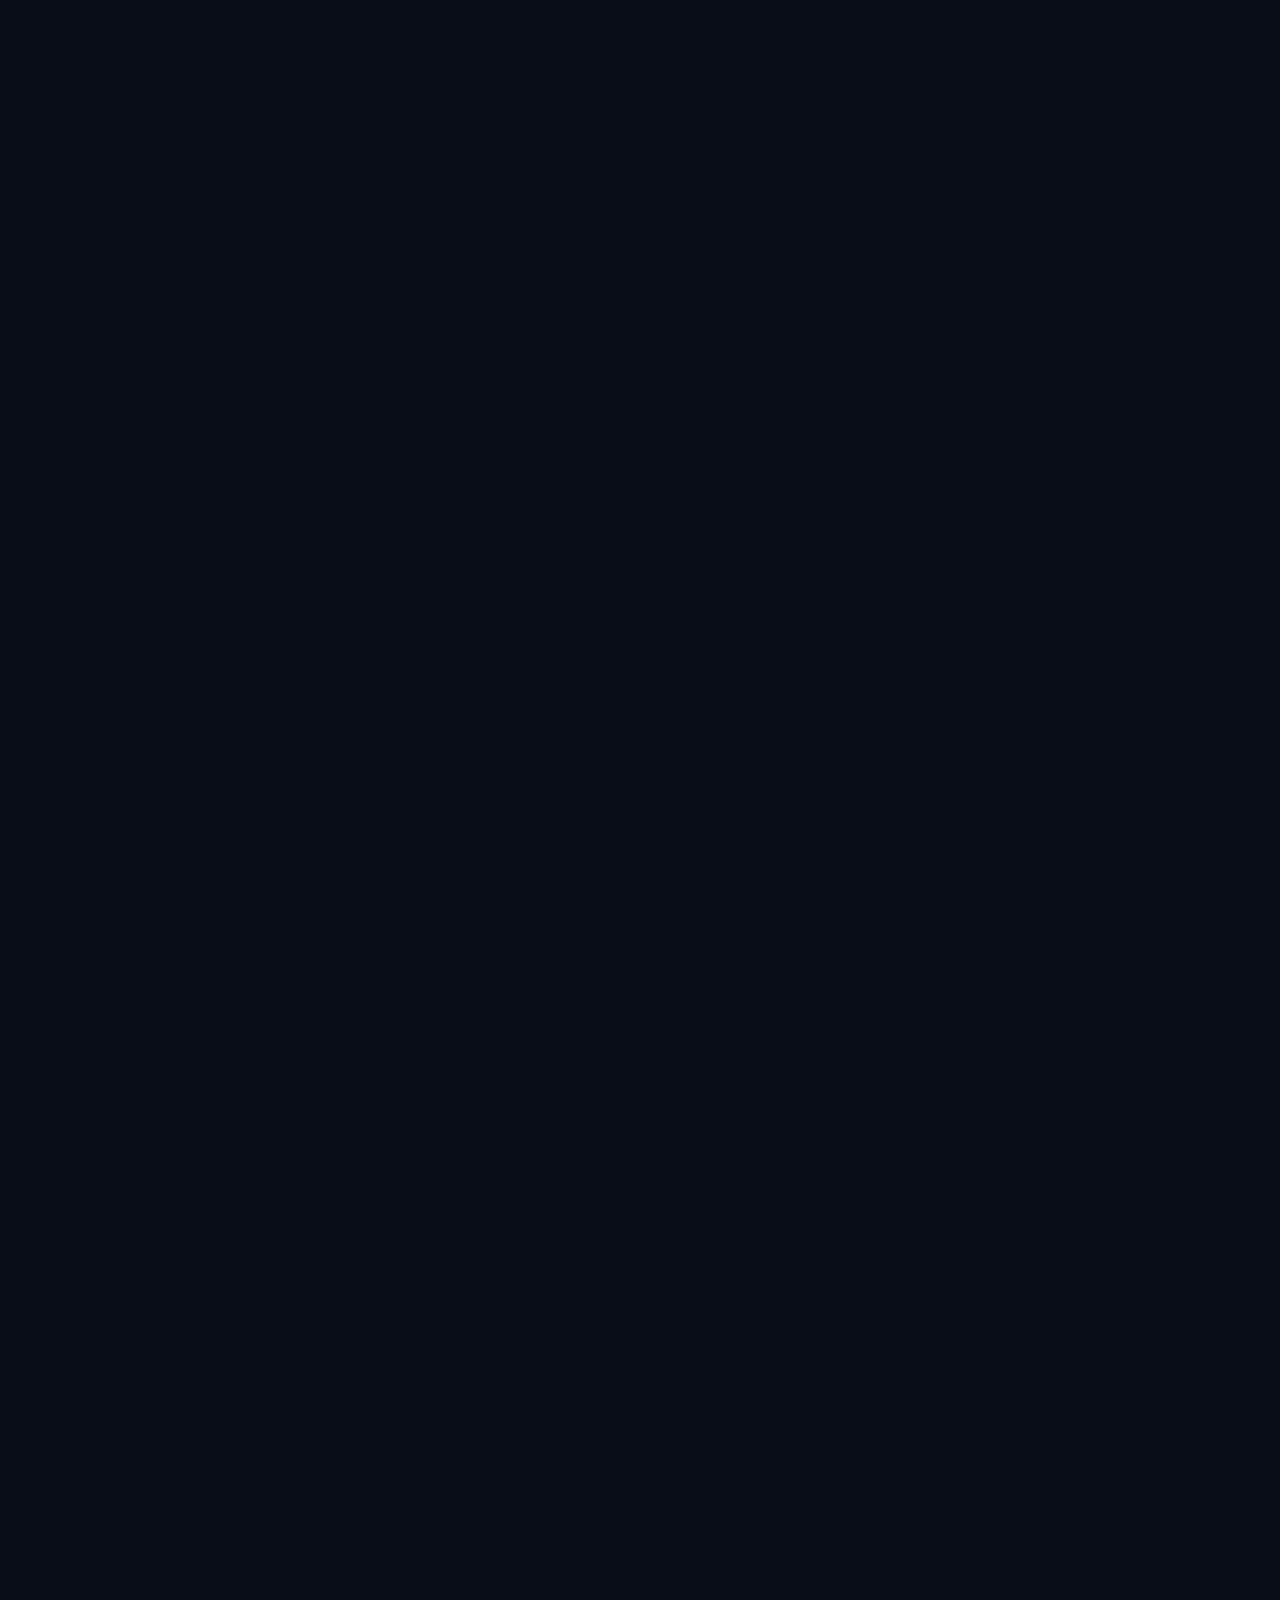
==== commit 70b4e6ac: "Add animated poster showcase to homepage" ====
--- a/index.html
+++ b/index.html
@@ -22,6 +22,22 @@
   </div>
 </header>
 <main>
+<section class="poster-showcase" aria-label="RHODVICK TECH design portfolio">
+  <div class="poster-showcase-inner">
+    <div class="poster-showcase-heading">
+      <span class="kicker">Our creative work</span>
+      <span class="poster-counter" id="posterCounter">01 / 03</span>
+    </div>
+    <div class="poster-window" id="posterWindow">
+      <div class="poster-track" id="posterTrack">
+        <div class="poster-slide"><img src="assets/posters/poster1.jpg" alt="Poster design by RHODVICK TECH" fetchpriority="high"></div>
+        <div class="poster-slide"><img src="assets/posters/poster2.jpg" alt="Poster design by RHODVICK TECH" loading="lazy"></div>
+        <div class="poster-slide"><img src="assets/posters/poster3.jpg" alt="Poster design by RHODVICK TECH" loading="lazy"></div>
+      </div>
+    </div>
+    <div class="poster-progress" aria-hidden="true"><span id="posterProgress"></span></div>
+  </div>
+</section>
 <section class="hero" id="home"><div class="wrap hero-grid">
   <div><div class="eyebrow">Your trusted technology partner</div>
     <h1>Smart solutions.<br><span>Reliable service.</span></h1>
--- a/styles.css
+++ b/styles.css
@@ -50,3 +50,16 @@
 html:not(.authenticated) body{visibility:hidden}
 .nav-logout{background:rgba(255,255,255,.08);border:1px solid rgba(57,255,20,.7);color:#c7ffbb;border-radius:999px;padding:8px 13px;font:inherit;font-size:13px;cursor:pointer;transition:.2s}
 .nav-logout:hover{background:#39ff14;color:#071006;box-shadow:0 0 15px rgba(57,255,20,.25)}
+
+
+/* Online service price list */
+.price-area{padding:4px 0 10px}
+.price-grid{display:grid;grid-template-columns:repeat(3,minmax(0,1fr));gap:16px;margin-top:24px}
+.price-card{display:flex;flex-direction:column;align-items:flex-start;gap:10px;padding:23px;background:linear-gradient(145deg,#14243a,#0e1727);border:1px solid #294566;border-radius:14px;min-height:170px}
+.price-name{font-size:16px;font-weight:700;color:#f7faff}
+.price{font-size:28px;font-weight:800;color:#8cff65;letter-spacing:-.5px}
+.price-link{margin-top:auto;color:#baffaa;font-size:13px;font-weight:700;border-bottom:1px solid rgba(57,255,20,.55);padding-bottom:2px}
+.price-link:hover{color:#fff;text-shadow:0 0 10px rgba(57,255,20,.45)}
+.price-note{margin:20px 0 0;color:#aab8cc;font-size:13px}
+@media(max-width:700px){.price-grid{grid-template-columns:repeat(2,minmax(0,1fr))}}
+@media(max-width:480px){.price-grid{grid-template-columns:1fr}.price-card{min-height:145px}}
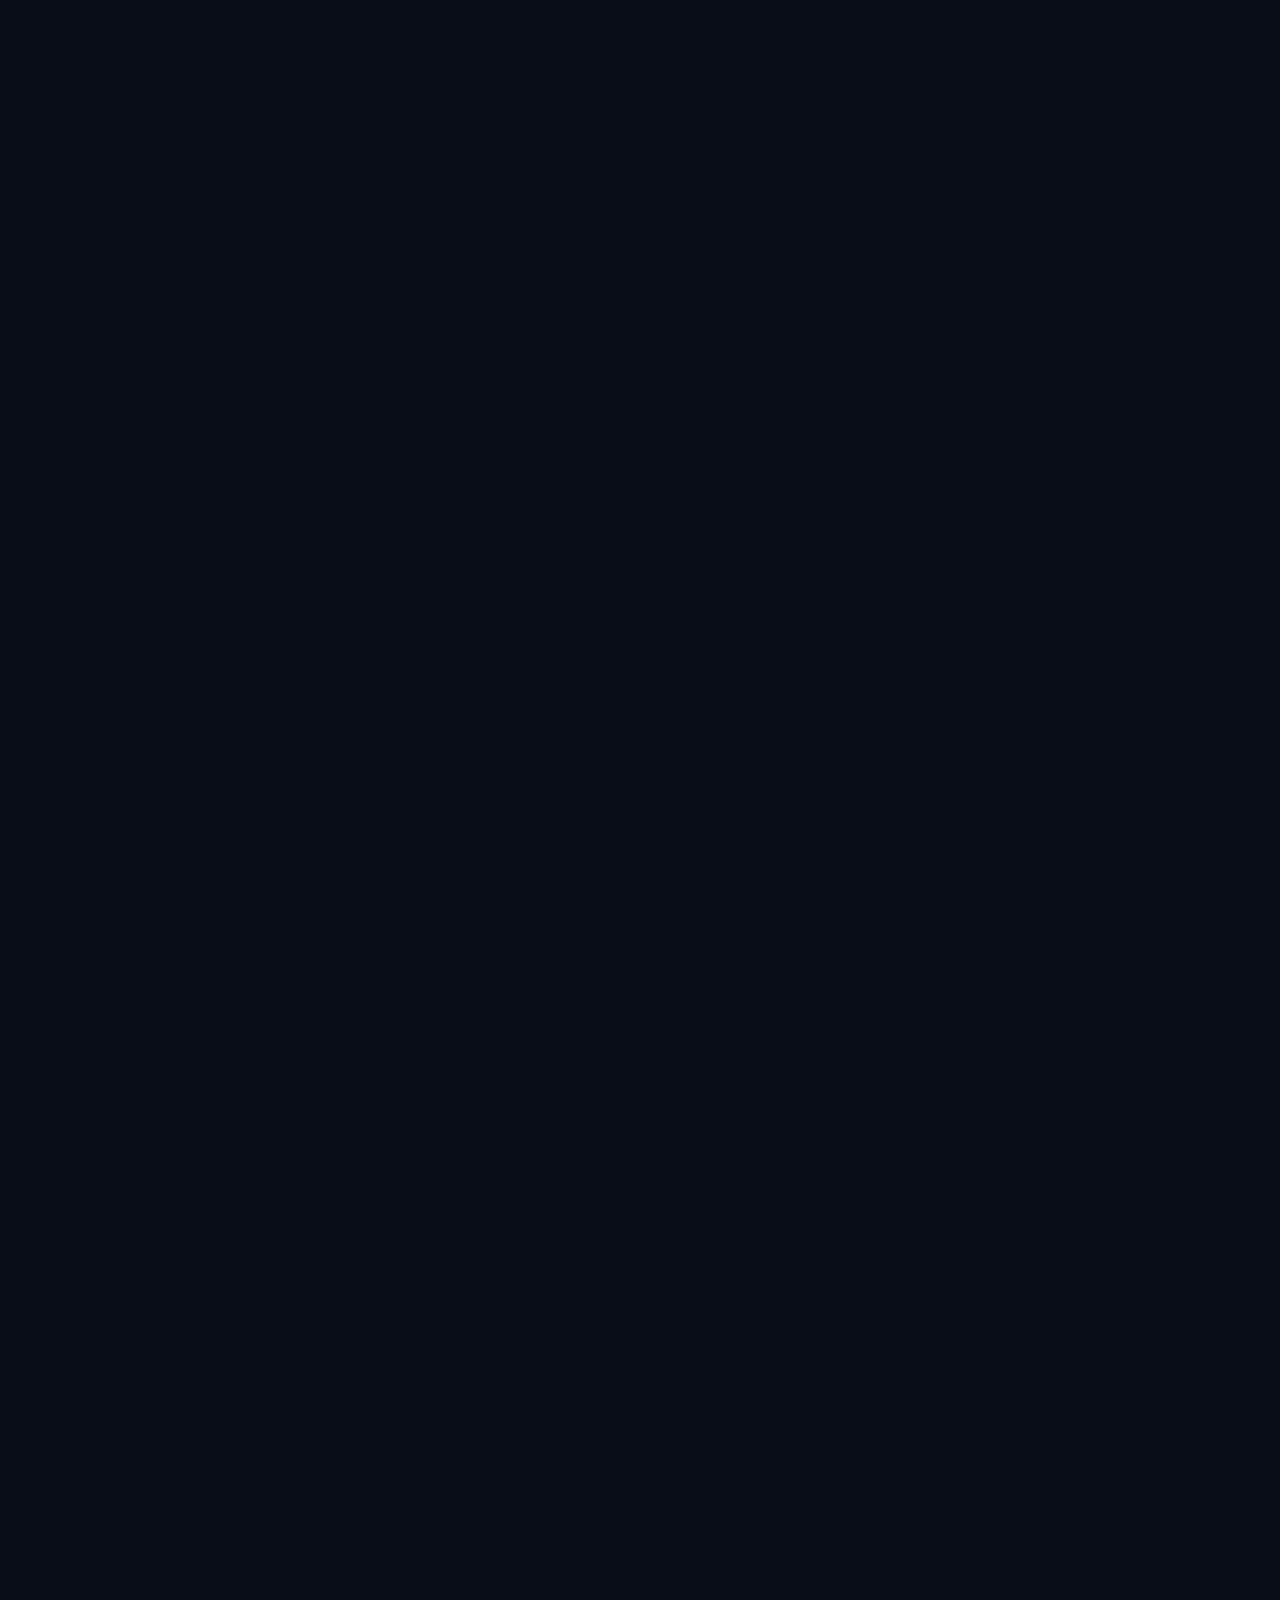
==== commit d95a3e5d: "Use uploaded PNG logo on website" ====
--- a/index.html
+++ b/index.html
@@ -6,14 +6,14 @@
 <meta name="theme-color" content="#080808">
 <meta name="description" content="RHODVICK TECH — phone repair in Kakamega, graphic design, computer services and social media management online across Kenya.">
 <title>RHODVICK TECH | Technology Made Simple</title>
-<link rel="icon" type="image/jpeg" href="assets/logo.jpg">
+<link rel="icon" type="image/png href="assets/logo.png">
 <link rel="stylesheet" href="styles.css">
 <script type="module" src="auth-guard.js"></script>
 </head>
 <body>
 <header>
   <div class="wrap nav" id="nav">
-    <a class="brand" href="#home"><img src="assets/logo.jpg" alt="RHODVICK TECH RT logo"><span>RHODVICK TECH</span></a>
+    <a class="brand" href="#home"><img src="assets/logo.png" alt="RHODVICK TECH RT logo"><span>RHODVICK TECH</span></a>
     <nav>
       <a href="#home">Home</a><a href="#services">Services</a><a href="#about">About</a><a href="#contact">Contact</a><button id="logoutBtn" class="nav-logout" type="button">Log out</button>
     </nav>
@@ -44,7 +44,7 @@
     <p class="lead">From phone repairs in Kakamega to digital services you can access online from anywhere in Kenya, RHODVICK TECH helps you get things done.</p>
     <div class="actions"><a class="btn" href="#services">Explore our services</a><a class="btn outline" href="https://wa.me/254115790827?text=Hello%20RHODVICK%20TECH">Chat on WhatsApp</a></div>
   </div>
-  <div class="hero-mark"><img src="assets/logo.jpg" alt="RHODVICK TECH RT logo"></div>
+  <div class="hero-mark"><img src="assets/logo.png" alt="RHODVICK TECH RT logo"></div>
 </div></section>
 
 <section class="section" id="services"><div class="wrap">
--- a/styles.css
+++ b/styles.css
@@ -63,3 +63,20 @@
 .price-note{margin:20px 0 0;color:#aab8cc;font-size:13px}
 @media(max-width:700px){.price-grid{grid-template-columns:repeat(2,minmax(0,1fr))}}
 @media(max-width:480px){.price-grid{grid-template-columns:1fr}.price-card{min-height:145px}}
+
+
+/* Automatic 15-second poster showcase */
+.poster-showcase{padding:116px 0 30px;background:radial-gradient(ellipse at 50% 0%,rgba(34,105,25,.22),transparent 65%),#080d18}
+.poster-showcase-inner{width:min(1000px,92%);margin:0 auto}
+.poster-showcase-heading{display:flex;justify-content:space-between;align-items:center;margin-bottom:14px}
+.poster-counter{font-size:12px;letter-spacing:2px;color:#baffaa;font-weight:700;font-variant-numeric:tabular-nums}
+.poster-window{overflow:hidden;position:relative;width:100%;border:1px solid rgba(57,255,20,.25);border-radius:18px;background:#050a0c;box-shadow:0 18px 55px rgba(0,0,0,.4),0 0 25px rgba(57,255,20,.07)}
+.poster-track{display:flex;width:100%;transform:translateX(0);transition:transform .9s cubic-bezier(.22,.75,.25,1);will-change:transform}
+.poster-slide{flex:0 0 100%;width:100%;height:clamp(300px,58vw,620px);display:flex;align-items:center;justify-content:center;padding:12px}
+.poster-slide img{display:block;width:100%;height:100%;object-fit:contain;object-position:center}
+.poster-progress{height:3px;background:#1a2b24;margin:12px auto 0;border-radius:4px;overflow:hidden}
+.poster-progress span{display:block;width:0;height:100%;background:linear-gradient(90deg,#20c900,#9cff78);box-shadow:0 0 12px rgba(57,255,20,.6)}
+.poster-progress span.playing{animation:posterTimer 15s linear forwards}
+@keyframes posterTimer{from{width:0}to{width:100%}}
+@media(max-width:700px){.poster-showcase{padding:92px 0 22px}.poster-slide{height:clamp(280px,100vw,520px);padding:8px}.poster-window{border-radius:12px}}
+@media(prefers-reduced-motion:reduce){.poster-track{transition:none}.poster-progress span.playing{animation:none;width:100%}}
